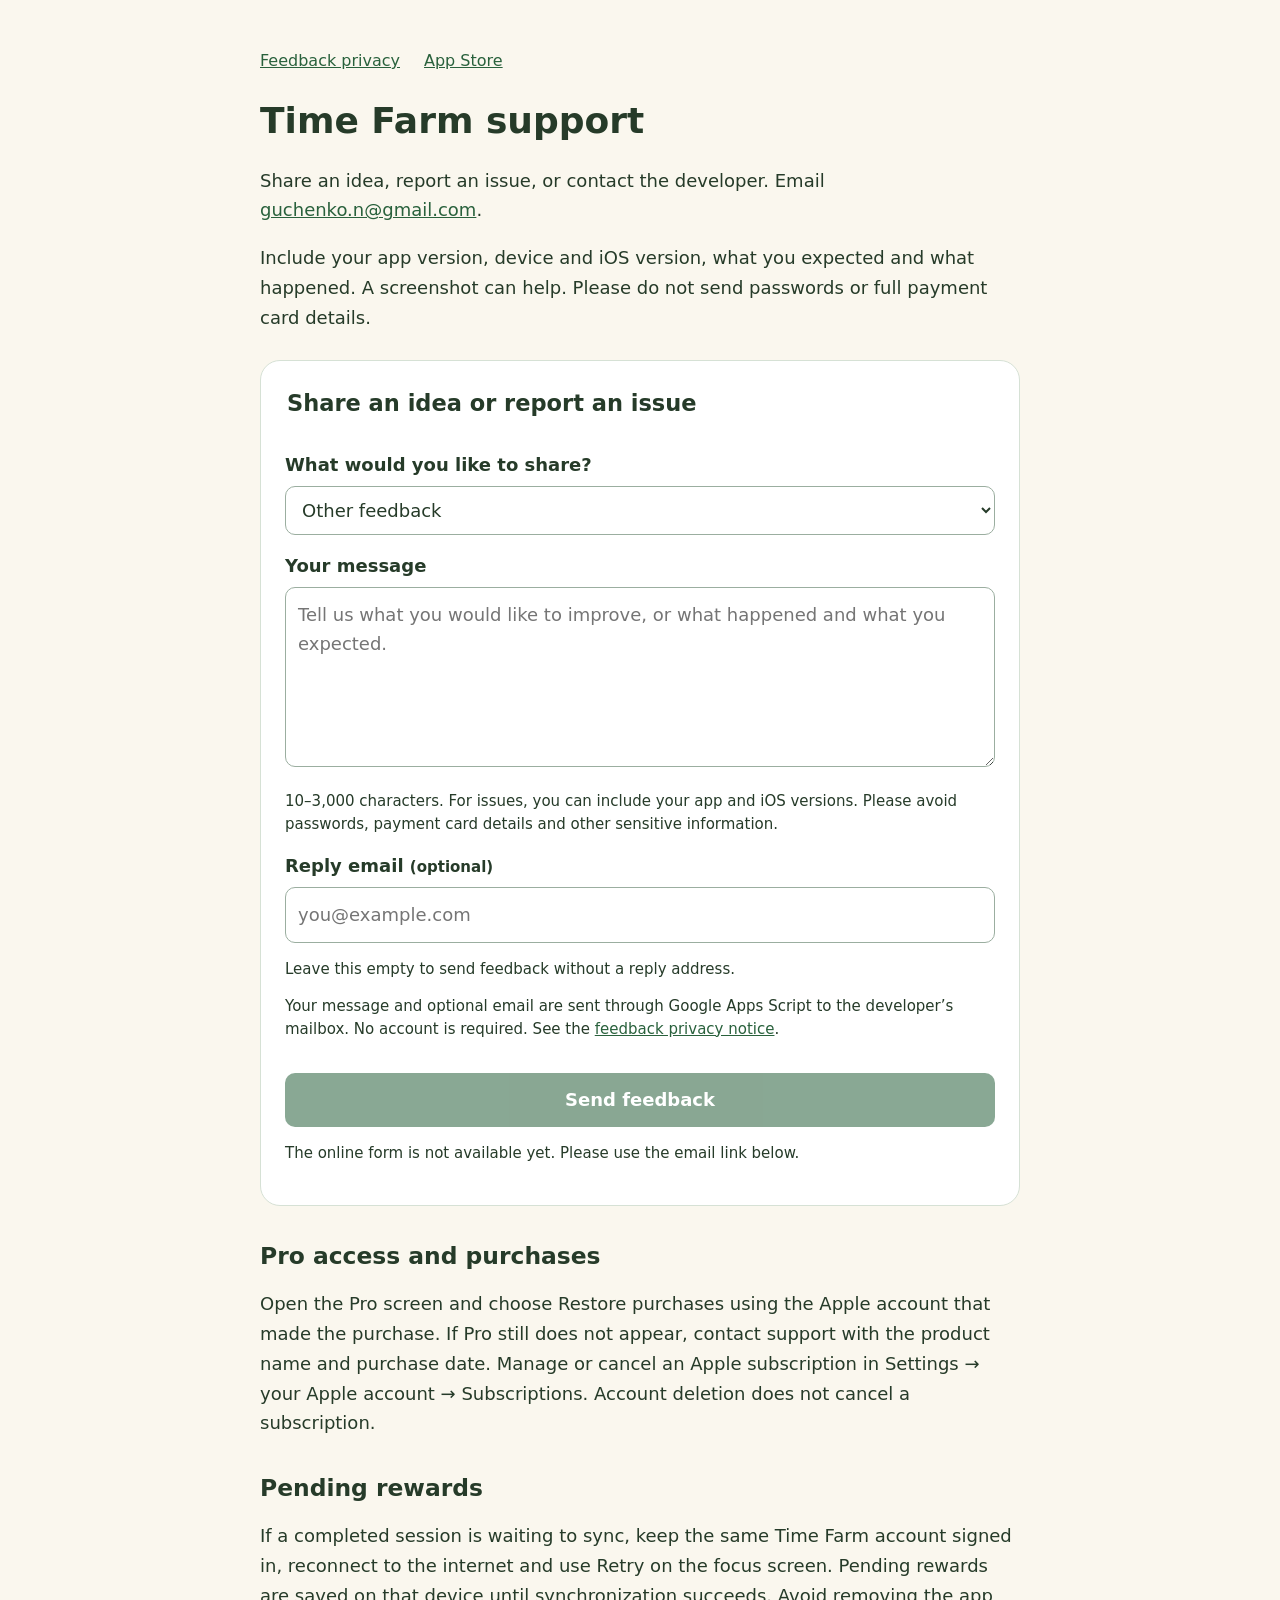
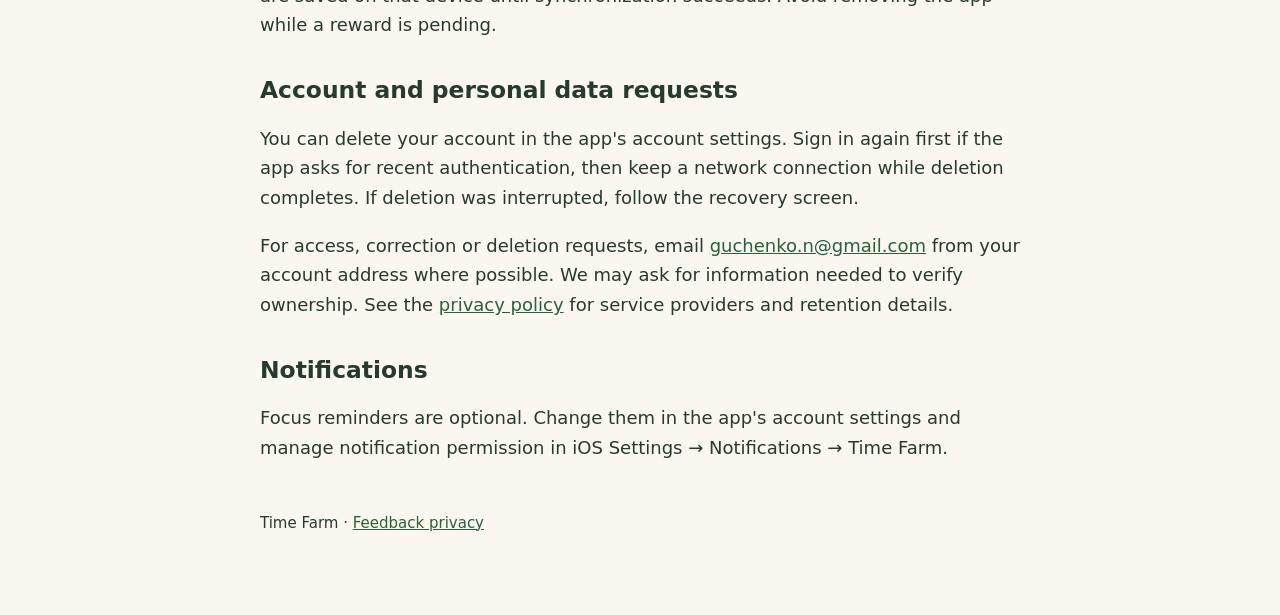
==== docs/support/index.html @ 55702800 "Publish shared support form and Apps Script backend with local checks" ====
<!doctype html>
<html lang="en"><meta charset="utf-8"><meta name="viewport" content="width=device-width,initial-scale=1">
<title>Time Farm — Support</title>
<style>body{margin:0;background:var(--background,#faf7ee);color:#263b29;font:18px/1.65 system-ui,sans-serif}main{max-width:760px;margin:auto;padding:48px 24px 80px}h1,h2{line-height:1.2}h2{margin-top:36px;font-size:1.3em}a{color:var(--accent,#29613c)}nav{display:flex;gap:24px;font-size:16px}footer{margin-top:48px;font-size:15px}
form{margin:28px 0;padding:24px;background:#fff;border:1px solid #d6e1d5;border-radius:20px}fieldset{border:0;padding:0;margin:0}legend{font-size:1.25em;font-weight:750;margin-bottom:12px}label{display:block;font-weight:650;margin:16px 0 6px}input,textarea,select,button{box-sizing:border-box;font:inherit;width:100%;padding:12px;border:1px solid #9baea0;border-radius:10px;background:#fff;color:#263b29}textarea{min-height:180px;resize:vertical}button{margin-top:18px;cursor:pointer;background:var(--accent,#29613c);color:#fff;border:0;font-weight:700}button:disabled{opacity:.55;cursor:default}.hint,.status{font-size:15px;line-height:1.5}.status{min-height:24px}.success{color:#1b6638;font-weight:650}.trap{position:absolute;left:-10000px;width:1px;height:1px;overflow:hidden}input:focus,textarea:focus,select:focus,button:focus{outline:3px solid #8abf92;outline-offset:3px}nav{flex-wrap:wrap}@media(max-width:480px){main{padding:28px 18px 60px}form{padding:18px}}
</style>
<main><nav><a href="./privacy.html">Feedback privacy</a><a data-time-farm-only hidden href="https://apps.apple.com/app/id6738962950">App Store</a></nav>
<h1 id="app-title">App support</h1><p>Share an idea, report an issue, or contact the developer. Email <a data-contact href="mailto:guchenko.n@gmail.com?subject=Time%20Farm%20support">guchenko.n@gmail.com</a>.</p>
<p data-time-farm-only hidden>Include your app version, device and iOS version, what you expected and what happened. A screenshot can help. Please do not send passwords or full payment card details.</p>
<form id="feedback-form" aria-describedby="feedback-privacy">
<fieldset id="feedback-fields"><legend>Share an idea or report an issue</legend>
<label for="feedback-type">What would you like to share?</label><select id="feedback-type" name="type"><option value="feature">Feature suggestion</option><option value="bug">Issue report</option><option value="other" selected>Other feedback</option></select>
<label for="feedback-message">Your message</label><textarea id="feedback-message" name="message" minlength="10" maxlength="3000" required placeholder="Tell us what you would like to improve, or what happened and what you expected."></textarea><p class="hint">10–3,000 characters. For issues, you can include your app and iOS versions. Please avoid passwords, payment card details and other sensitive information.</p>
<label for="feedback-email">Reply email <span class="hint">(optional)</span></label><input id="feedback-email" name="replyEmail" type="email" autocomplete="email" maxlength="254" placeholder="you@example.com"><p class="hint">Leave this empty to send feedback without a reply address.</p>
<div class="trap" aria-hidden="true"><label for="feedback-website">Leave this field empty</label><input id="feedback-website" name="website" tabindex="-1" autocomplete="off"></div>
<p id="feedback-privacy" class="hint">Your message and optional email are sent through Google Apps Script to the developer’s mailbox. No account is required. See the <a href="./privacy.html">feedback privacy notice</a>.</p>
<button id="feedback-submit" type="submit" disabled>Send feedback</button></fieldset>
<p id="feedback-status" class="status" role="status" aria-live="polite">The online form is loading. You can also email support below.</p>
<noscript><p>Please enable JavaScript to use this form, or email <a href="mailto:guchenko.n@gmail.com?subject=Time%20Farm%20feedback">guchenko.n@gmail.com</a>.</p></noscript>
</form>
<section id="time-farm-help" hidden><h2>Pro access and purchases</h2><p>Open the Pro screen and choose Restore purchases using the Apple account that made the purchase. If Pro still does not appear, contact support with the product name and purchase date. Manage or cancel an Apple subscription in Settings → your Apple account → Subscriptions. Account deletion does not cancel a subscription.</p>
<h2>Pending rewards</h2><p>If a completed session is waiting to sync, keep the same Time Farm account signed in, reconnect to the internet and use Retry on the focus screen. Pending rewards are saved on that device until synchronization succeeds. Avoid removing the app while a reward is pending.</p>
<h2>Account and personal data requests</h2><p>You can delete your account in the app's account settings. Sign in again first if the app asks for recent authentication, then keep a network connection while deletion completes. If deletion was interrupted, follow the recovery screen.</p>
<p>For access, correction or deletion requests, email <a href="mailto:guchenko.n@gmail.com?subject=Time%20Farm%20privacy%20request">guchenko.n@gmail.com</a> from your account address where possible. We may ask for information needed to verify ownership. See the <a href="../time-farm/policy/">privacy policy</a> for service providers and retention details.</p>
<h2>Notifications</h2><p>Focus reminders are optional. Change them in the app's account settings and manage notification permission in iOS Settings → Notifications → Time Farm.</p>
</section><footer><span id="app-footer">App support</span> · <a href="./privacy.html">Feedback privacy</a></footer></main><script src="../assets/config.js"></script><script src="../assets/feedback.js"></script></html>
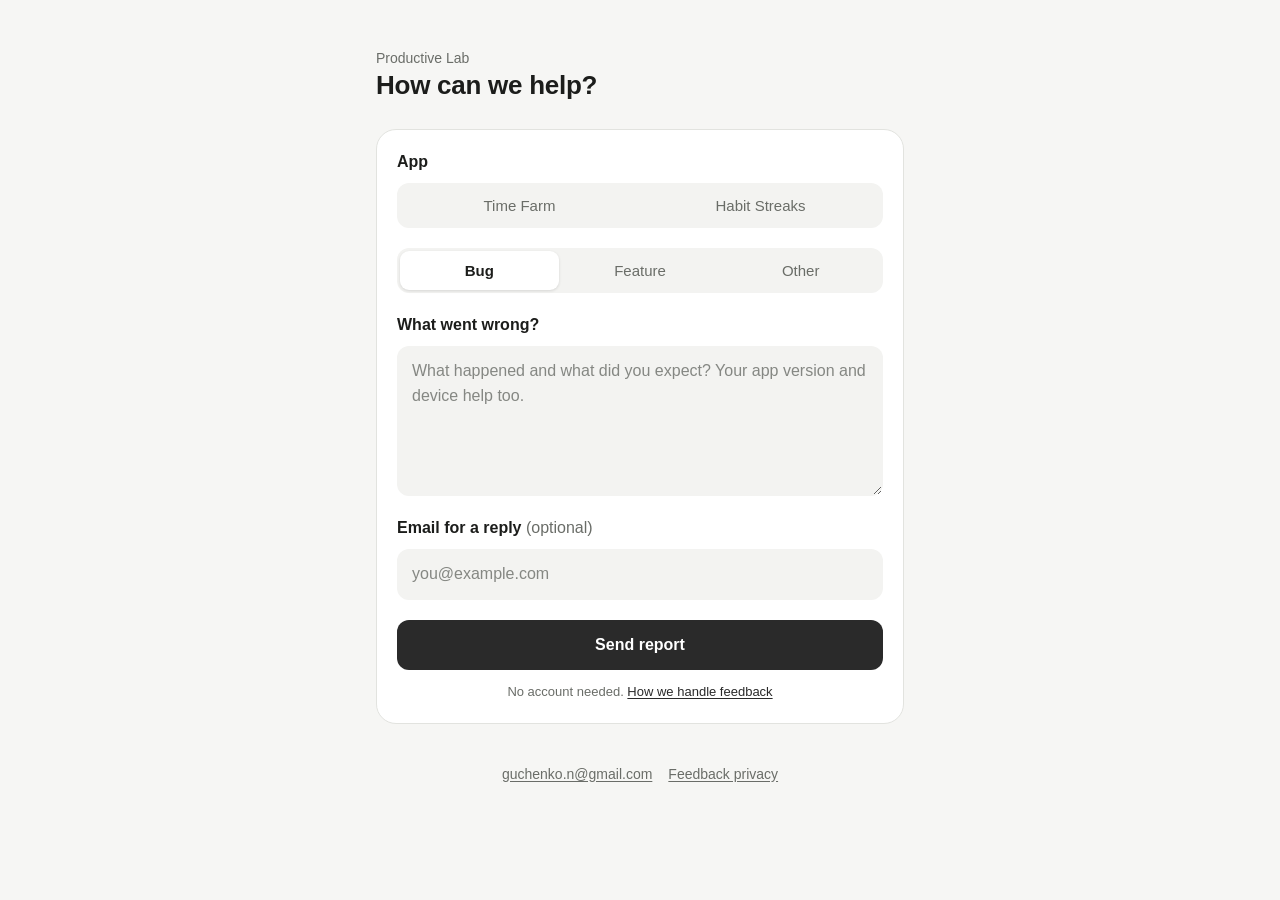
==== commit 526e112e: "Redesign shared support page with segmented type picker Move the form to the site root (support.prod" ====
--- a/docs/support/index.html
+++ b/docs/support/index.html
@@ -1,26 +1 @@
-<!doctype html>
-<html lang="en"><meta charset="utf-8"><meta name="viewport" content="width=device-width,initial-scale=1">
-<title>Time Farm — Support</title>
-<style>body{margin:0;background:var(--background,#faf7ee);color:#263b29;font:18px/1.65 system-ui,sans-serif}main{max-width:760px;margin:auto;padding:48px 24px 80px}h1,h2{line-height:1.2}h2{margin-top:36px;font-size:1.3em}a{color:var(--accent,#29613c)}nav{display:flex;gap:24px;font-size:16px}footer{margin-top:48px;font-size:15px}
-form{margin:28px 0;padding:24px;background:#fff;border:1px solid #d6e1d5;border-radius:20px}fieldset{border:0;padding:0;margin:0}legend{font-size:1.25em;font-weight:750;margin-bottom:12px}label{display:block;font-weight:650;margin:16px 0 6px}input,textarea,select,button{box-sizing:border-box;font:inherit;width:100%;padding:12px;border:1px solid #9baea0;border-radius:10px;background:#fff;color:#263b29}textarea{min-height:180px;resize:vertical}button{margin-top:18px;cursor:pointer;background:var(--accent,#29613c);color:#fff;border:0;font-weight:700}button:disabled{opacity:.55;cursor:default}.hint,.status{font-size:15px;line-height:1.5}.status{min-height:24px}.success{color:#1b6638;font-weight:650}.trap{position:absolute;left:-10000px;width:1px;height:1px;overflow:hidden}input:focus,textarea:focus,select:focus,button:focus{outline:3px solid #8abf92;outline-offset:3px}nav{flex-wrap:wrap}@media(max-width:480px){main{padding:28px 18px 60px}form{padding:18px}}
-</style>
-<main><nav><a href="./privacy.html">Feedback privacy</a><a data-time-farm-only hidden href="https://apps.apple.com/app/id6738962950">App Store</a></nav>
-<h1 id="app-title">App support</h1><p>Share an idea, report an issue, or contact the developer. Email <a data-contact href="mailto:guchenko.n@gmail.com?subject=Time%20Farm%20support">guchenko.n@gmail.com</a>.</p>
-<p data-time-farm-only hidden>Include your app version, device and iOS version, what you expected and what happened. A screenshot can help. Please do not send passwords or full payment card details.</p>
-<form id="feedback-form" aria-describedby="feedback-privacy">
-<fieldset id="feedback-fields"><legend>Share an idea or report an issue</legend>
-<label for="feedback-type">What would you like to share?</label><select id="feedback-type" name="type"><option value="feature">Feature suggestion</option><option value="bug">Issue report</option><option value="other" selected>Other feedback</option></select>
-<label for="feedback-message">Your message</label><textarea id="feedback-message" name="message" minlength="10" maxlength="3000" required placeholder="Tell us what you would like to improve, or what happened and what you expected."></textarea><p class="hint">10–3,000 characters. For issues, you can include your app and iOS versions. Please avoid passwords, payment card details and other sensitive information.</p>
-<label for="feedback-email">Reply email <span class="hint">(optional)</span></label><input id="feedback-email" name="replyEmail" type="email" autocomplete="email" maxlength="254" placeholder="you@example.com"><p class="hint">Leave this empty to send feedback without a reply address.</p>
-<div class="trap" aria-hidden="true"><label for="feedback-website">Leave this field empty</label><input id="feedback-website" name="website" tabindex="-1" autocomplete="off"></div>
-<p id="feedback-privacy" class="hint">Your message and optional email are sent through Google Apps Script to the developer’s mailbox. No account is required. See the <a href="./privacy.html">feedback privacy notice</a>.</p>
-<button id="feedback-submit" type="submit" disabled>Send feedback</button></fieldset>
-<p id="feedback-status" class="status" role="status" aria-live="polite">The online form is loading. You can also email support below.</p>
-<noscript><p>Please enable JavaScript to use this form, or email <a href="mailto:guchenko.n@gmail.com?subject=Time%20Farm%20feedback">guchenko.n@gmail.com</a>.</p></noscript>
-</form>
-<section id="time-farm-help" hidden><h2>Pro access and purchases</h2><p>Open the Pro screen and choose Restore purchases using the Apple account that made the purchase. If Pro still does not appear, contact support with the product name and purchase date. Manage or cancel an Apple subscription in Settings → your Apple account → Subscriptions. Account deletion does not cancel a subscription.</p>
-<h2>Pending rewards</h2><p>If a completed session is waiting to sync, keep the same Time Farm account signed in, reconnect to the internet and use Retry on the focus screen. Pending rewards are saved on that device until synchronization succeeds. Avoid removing the app while a reward is pending.</p>
-<h2>Account and personal data requests</h2><p>You can delete your account in the app's account settings. Sign in again first if the app asks for recent authentication, then keep a network connection while deletion completes. If deletion was interrupted, follow the recovery screen.</p>
-<p>For access, correction or deletion requests, email <a href="mailto:guchenko.n@gmail.com?subject=Time%20Farm%20privacy%20request">guchenko.n@gmail.com</a> from your account address where possible. We may ask for information needed to verify ownership. See the <a href="../time-farm/policy/">privacy policy</a> for service providers and retention details.</p>
-<h2>Notifications</h2><p>Focus reminders are optional. Change them in the app's account settings and manage notification permission in iOS Settings → Notifications → Time Farm.</p>
-</section><footer><span id="app-footer">App support</span> · <a href="./privacy.html">Feedback privacy</a></footer></main><script src="../assets/config.js"></script><script src="../assets/feedback.js"></script></html>
+<!doctype html><html lang="en"><meta charset="utf-8"><meta name="viewport" content="width=device-width,initial-scale=1"><title>Support</title><p>Opening <a id="support-link" href="../">support</a>…</p><script>var q=location.search;var target='../'+q;document.getElementById('support-link').href=target;location.replace(target);</script></html>
